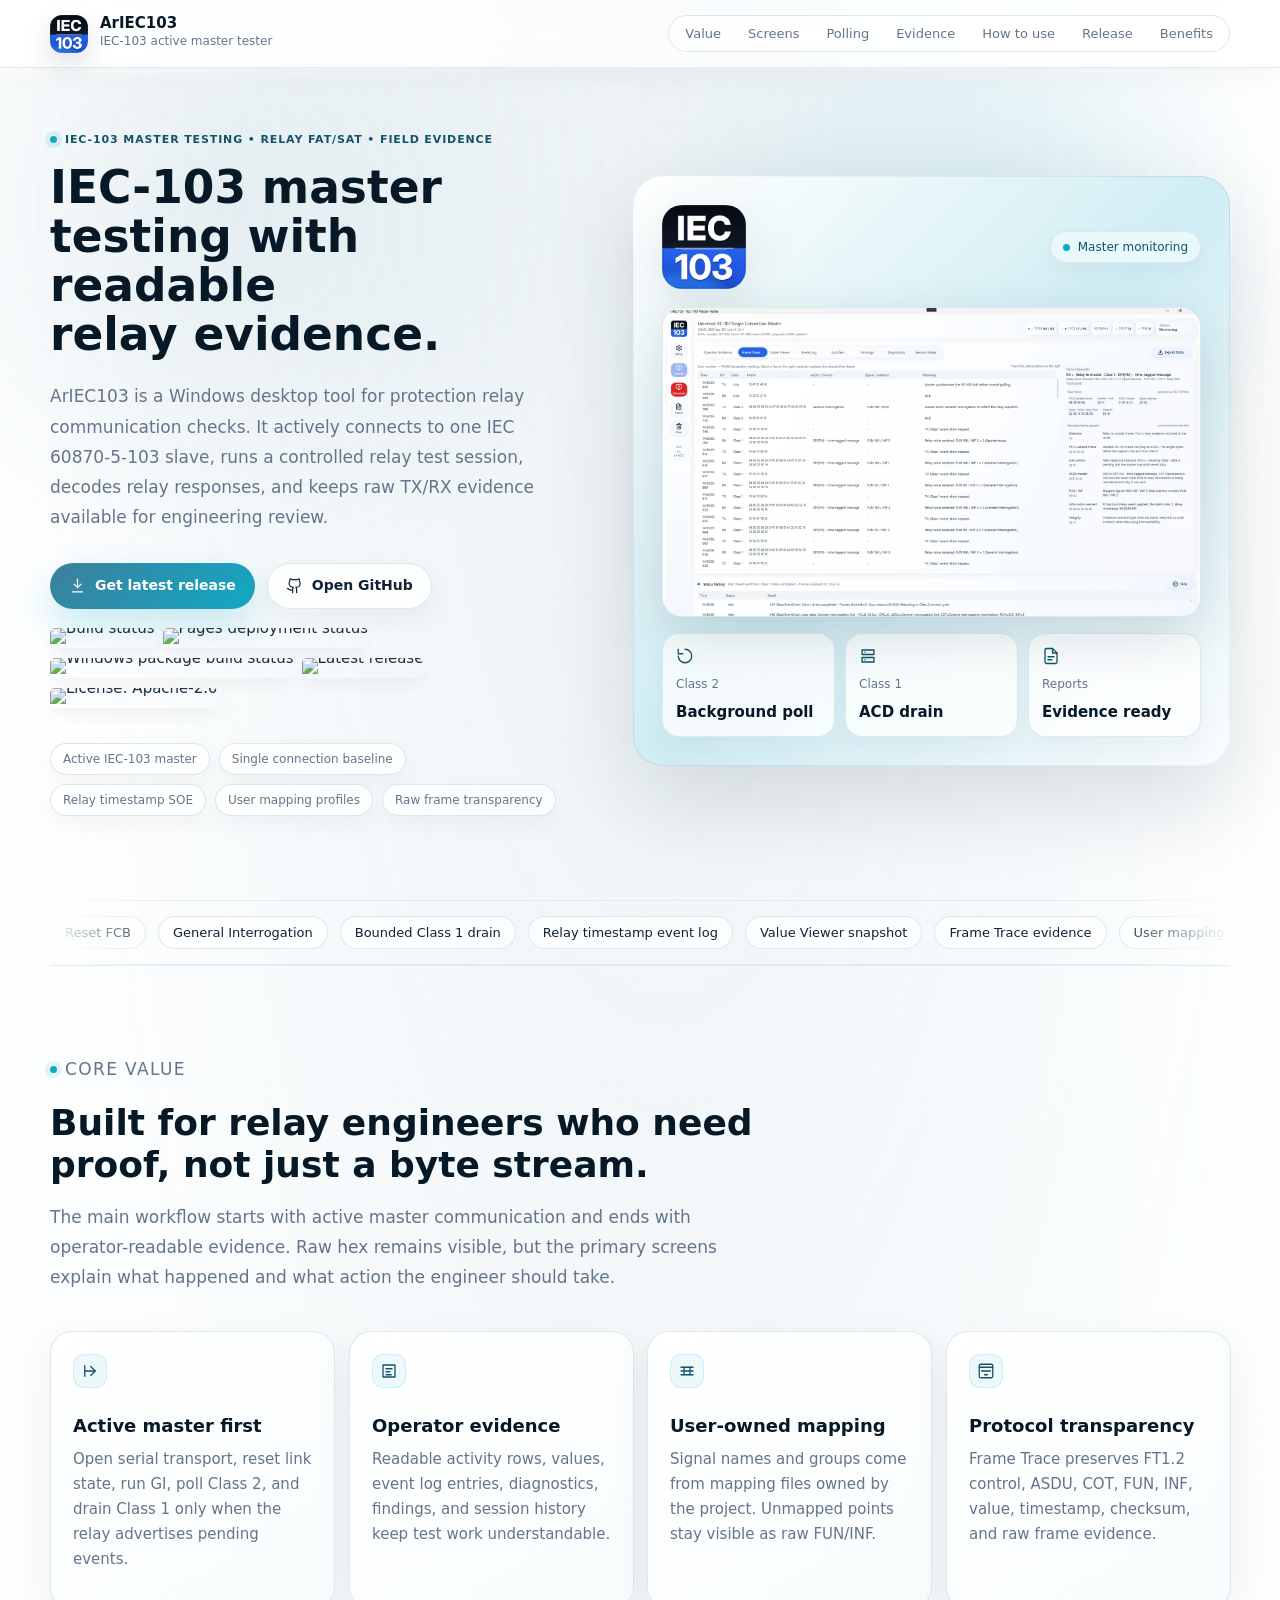
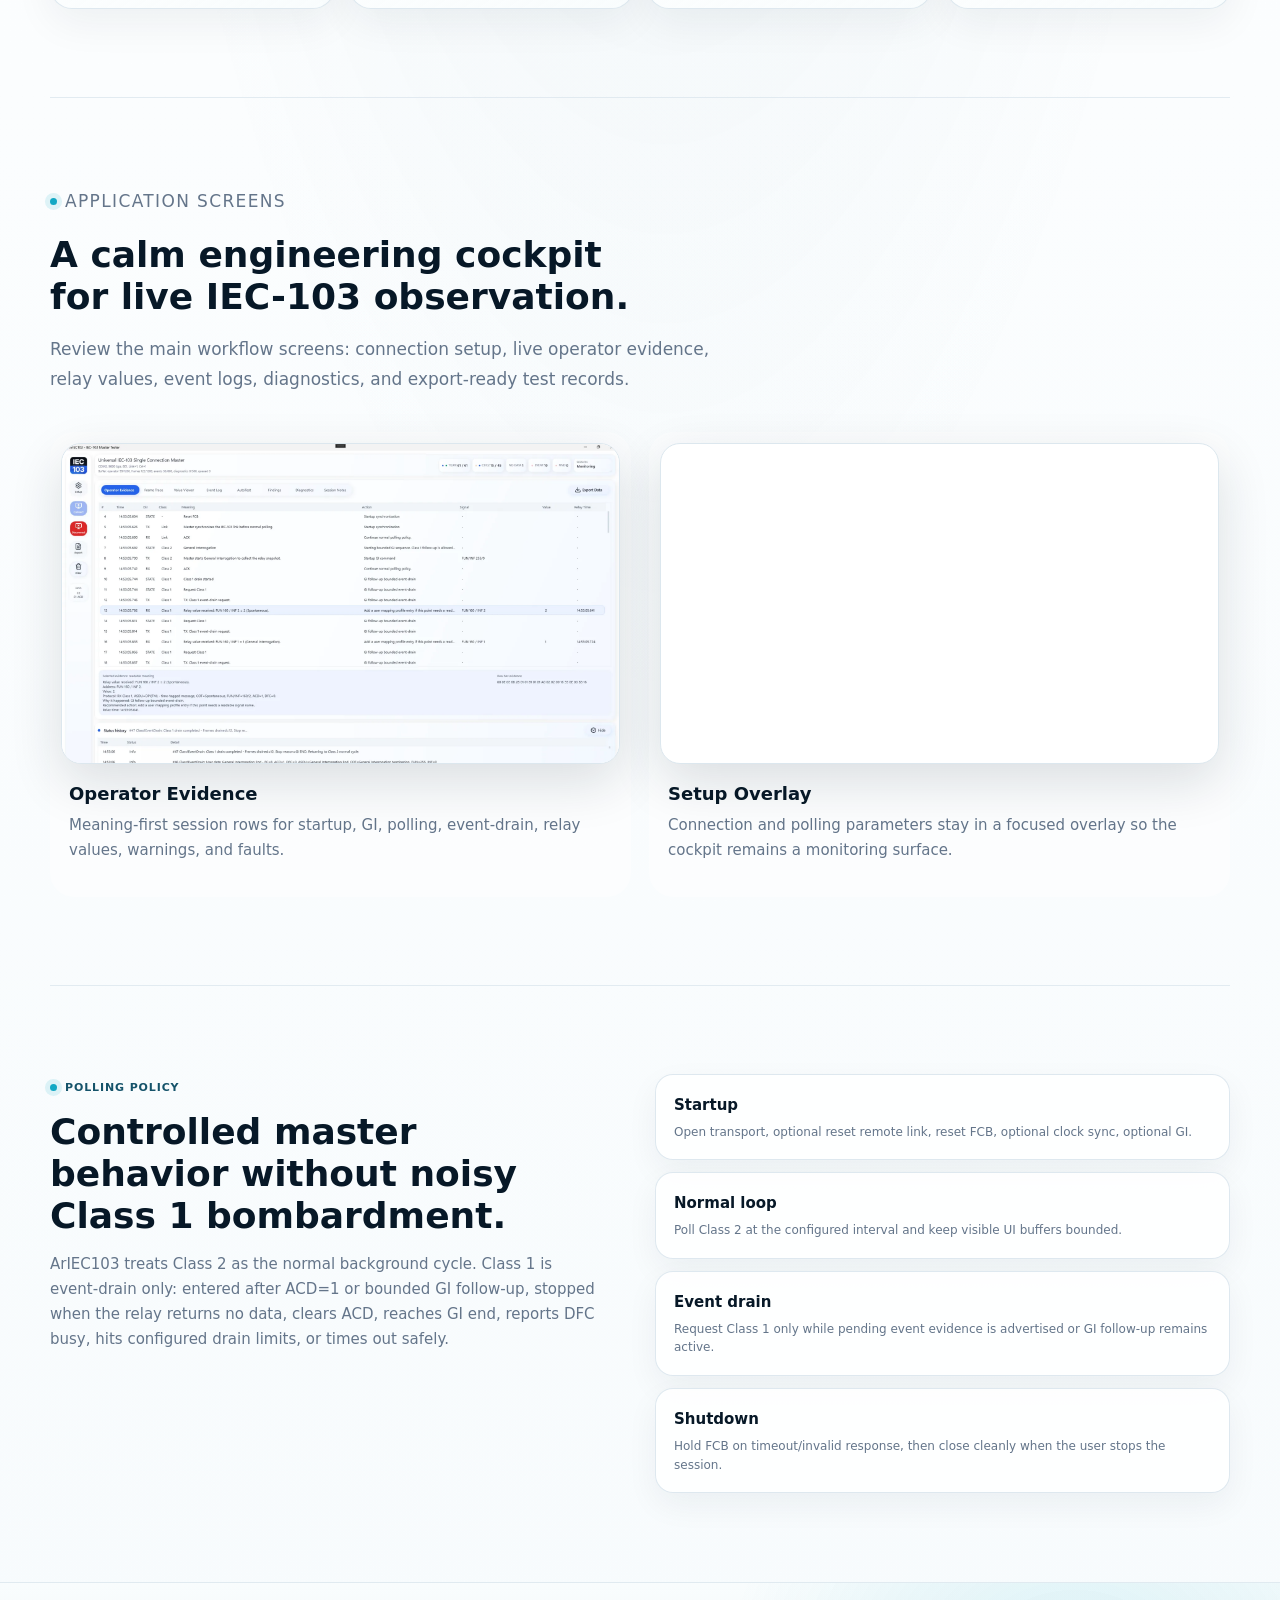
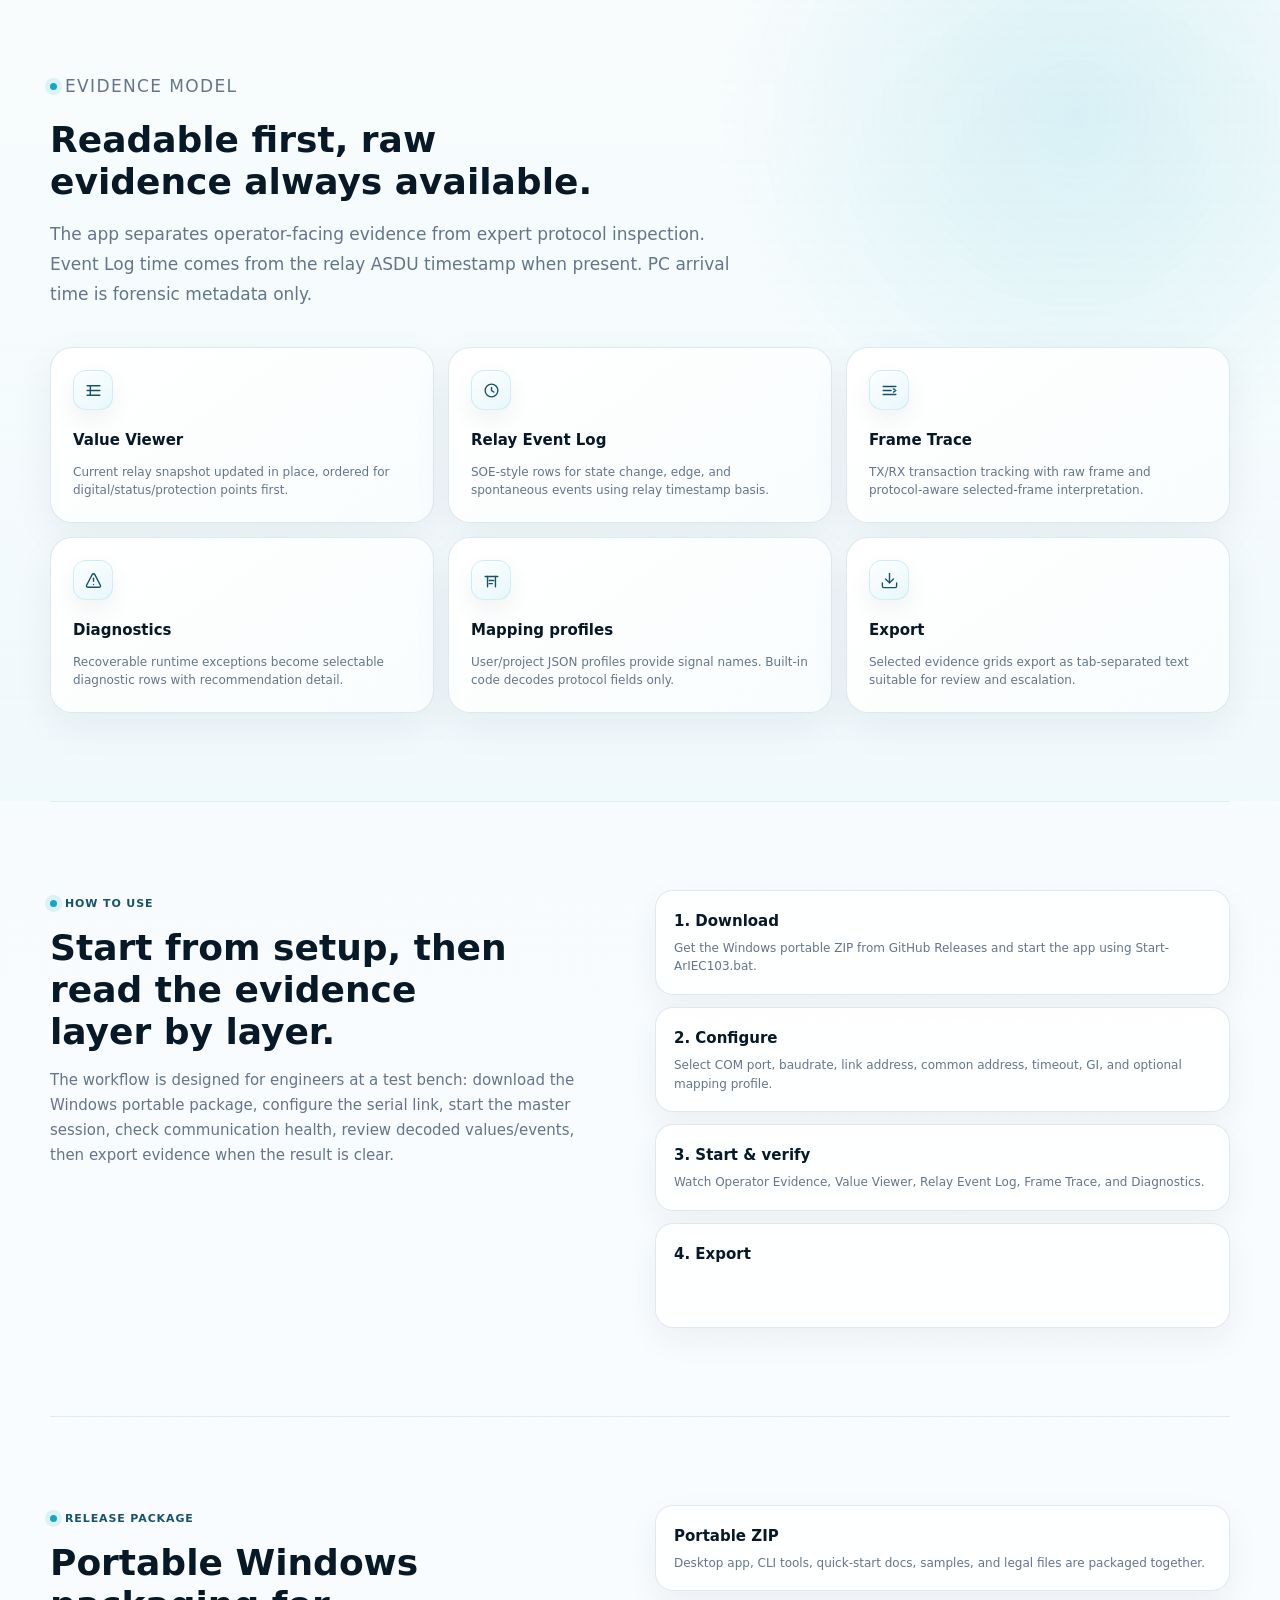
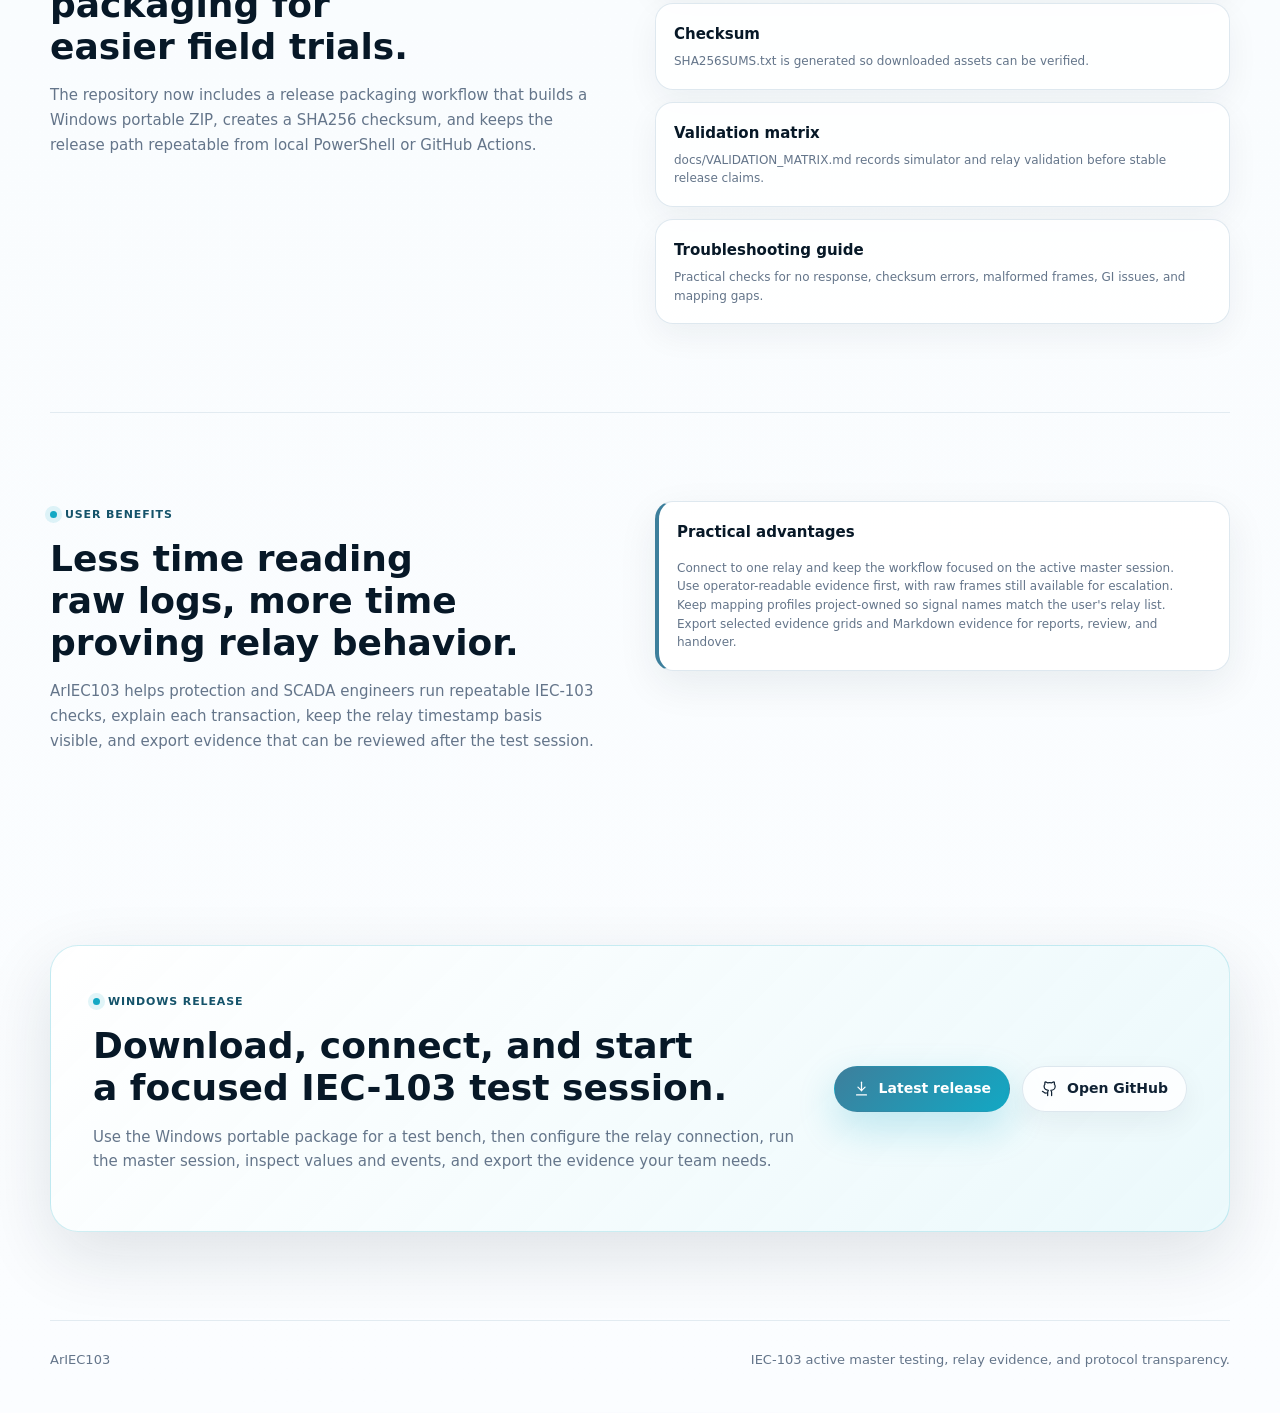
==== index.html @ a43e7a9b "GitHub Action baru untuk release package" ====
<!doctype html>
<html lang="en">
<head>
  <meta charset="utf-8" />
  <meta name="viewport" content="width=device-width, initial-scale=1" />
  <meta http-equiv="refresh" content="0; url=landing/" />
  <title>ArIEC103</title>
  <style>
    :root { color-scheme: light; font-family: Inter, ui-sans-serif, system-ui, -apple-system, BlinkMacSystemFont, "Segoe UI", sans-serif; }
    body { min-height: 100vh; display: grid; place-items: center; margin: 0; background: #f6f8fb; color: #142033; }
    main { width: min(520px, calc(100vw - 40px)); padding: 32px; border: 1px solid #dce4ef; border-radius: 24px; background: white; box-shadow: 0 24px 80px rgba(21, 35, 54, 0.10); }
    h1 { margin: 0 0 8px; font-size: 26px; line-height: 1.2; font-weight: 650; }
    p { margin: 0 0 18px; line-height: 1.6; color: #5b687a; }
    a { color: #2563eb; text-decoration: none; font-weight: 650; }
  </style>
  <script>
    window.location.replace('landing/');
  </script>
</head>
<body>
  <main>
    <h1>Opening ArIEC103</h1>
    <p>The landing page is located in the <strong>landing</strong> folder.</p>
    <a href="landing/">Open landing page</a>
  </main>
</body>
</html>
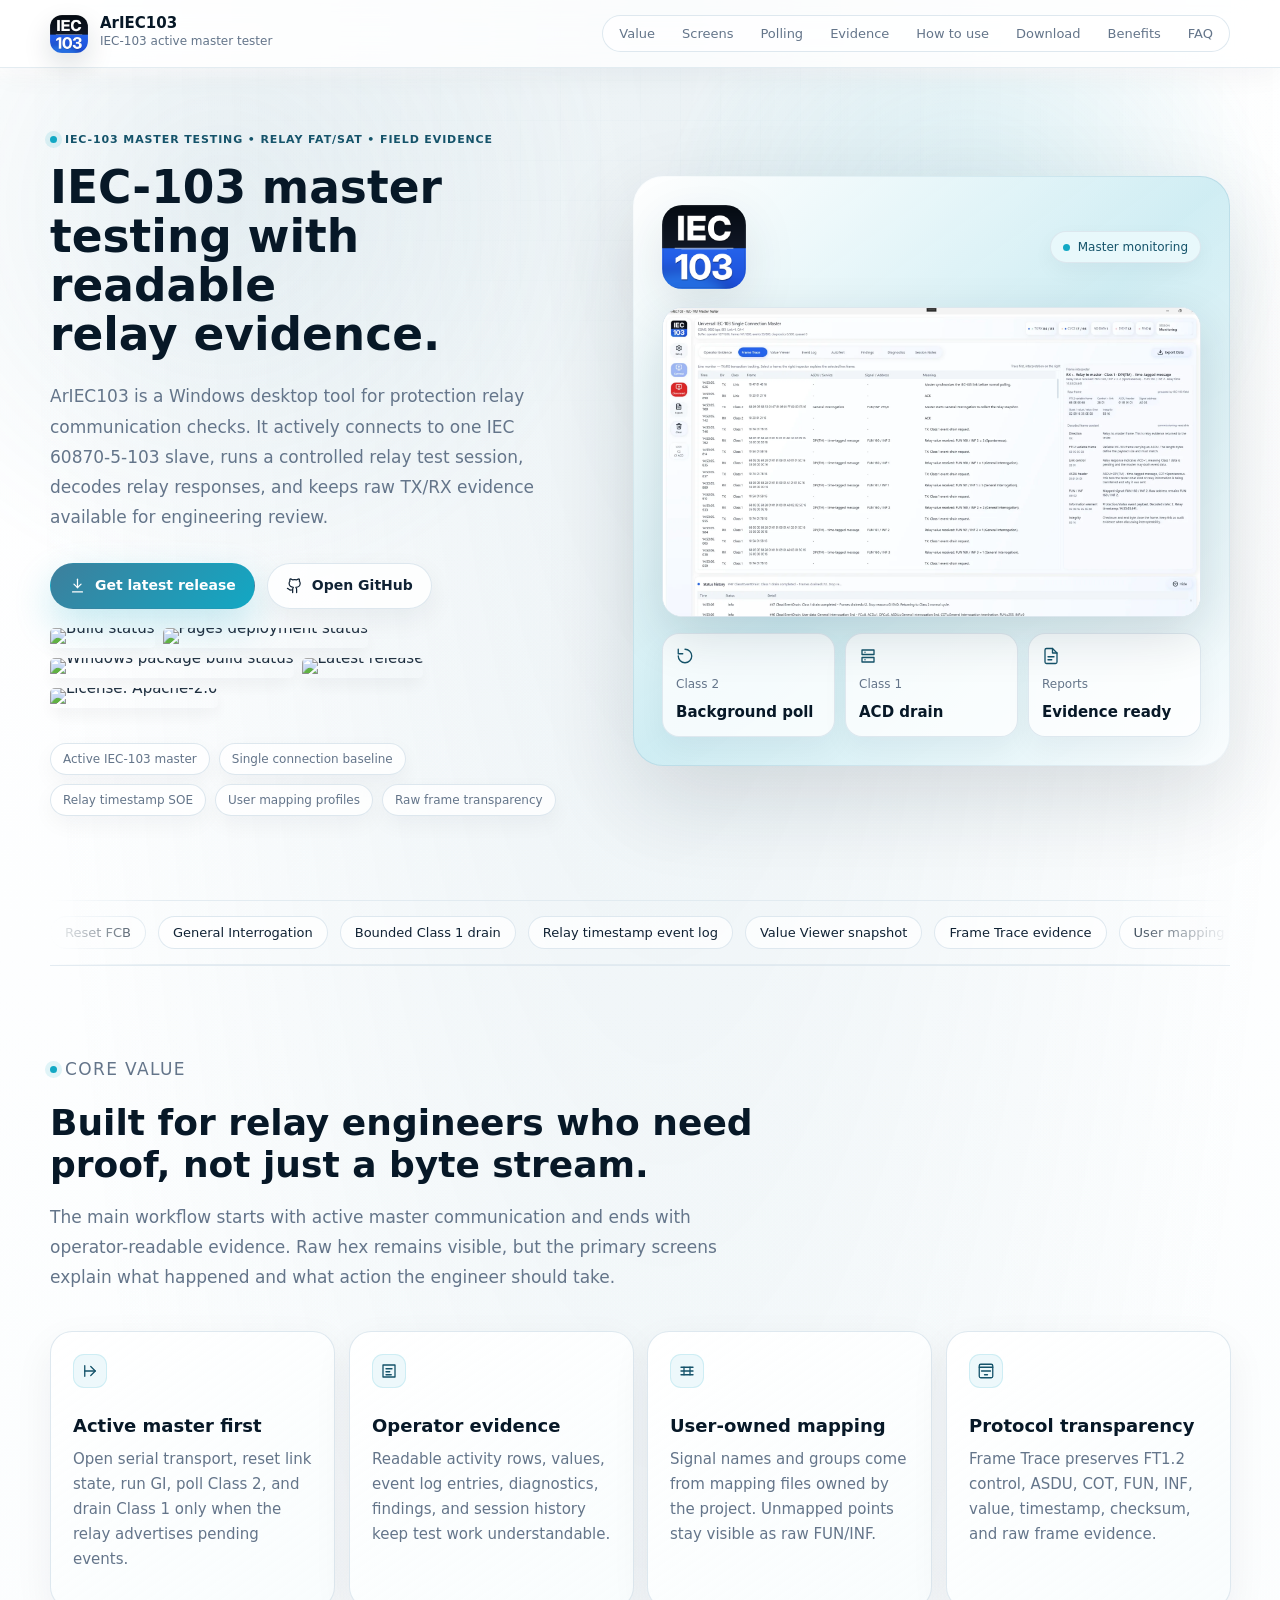
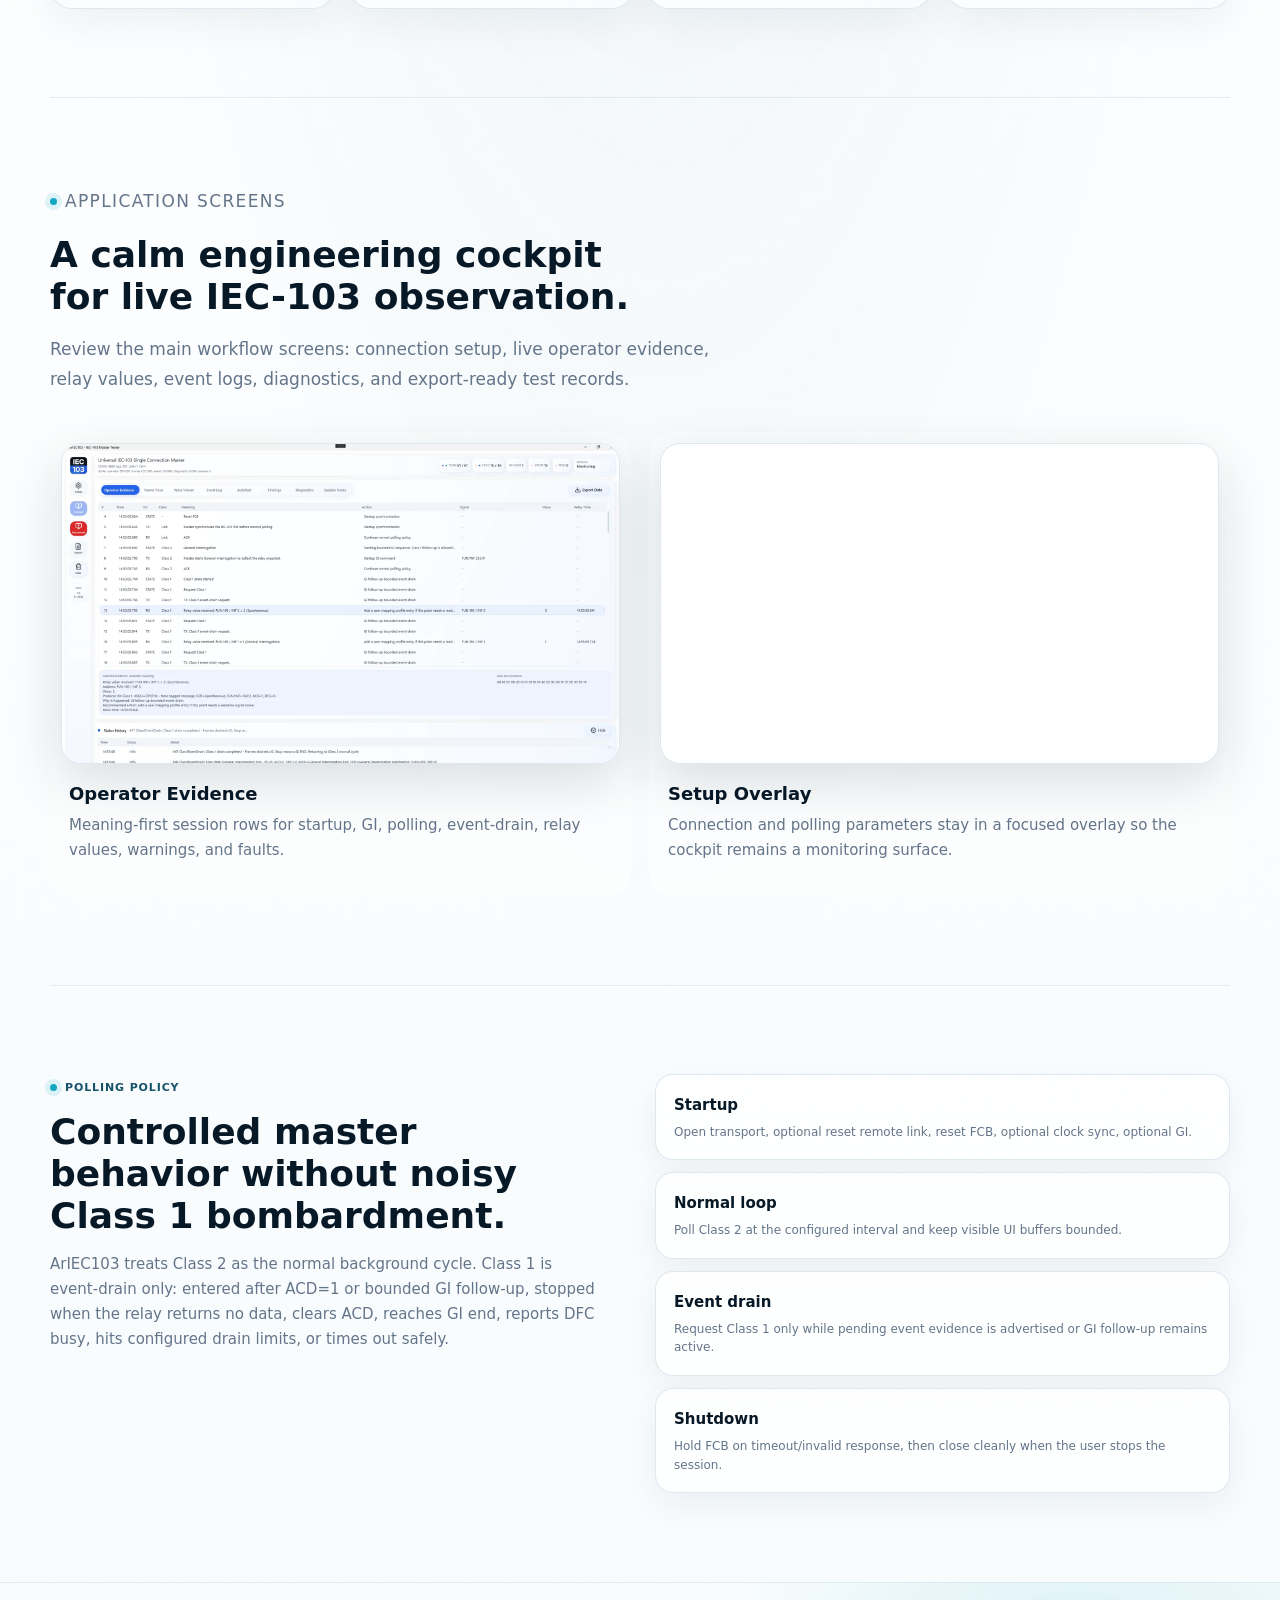
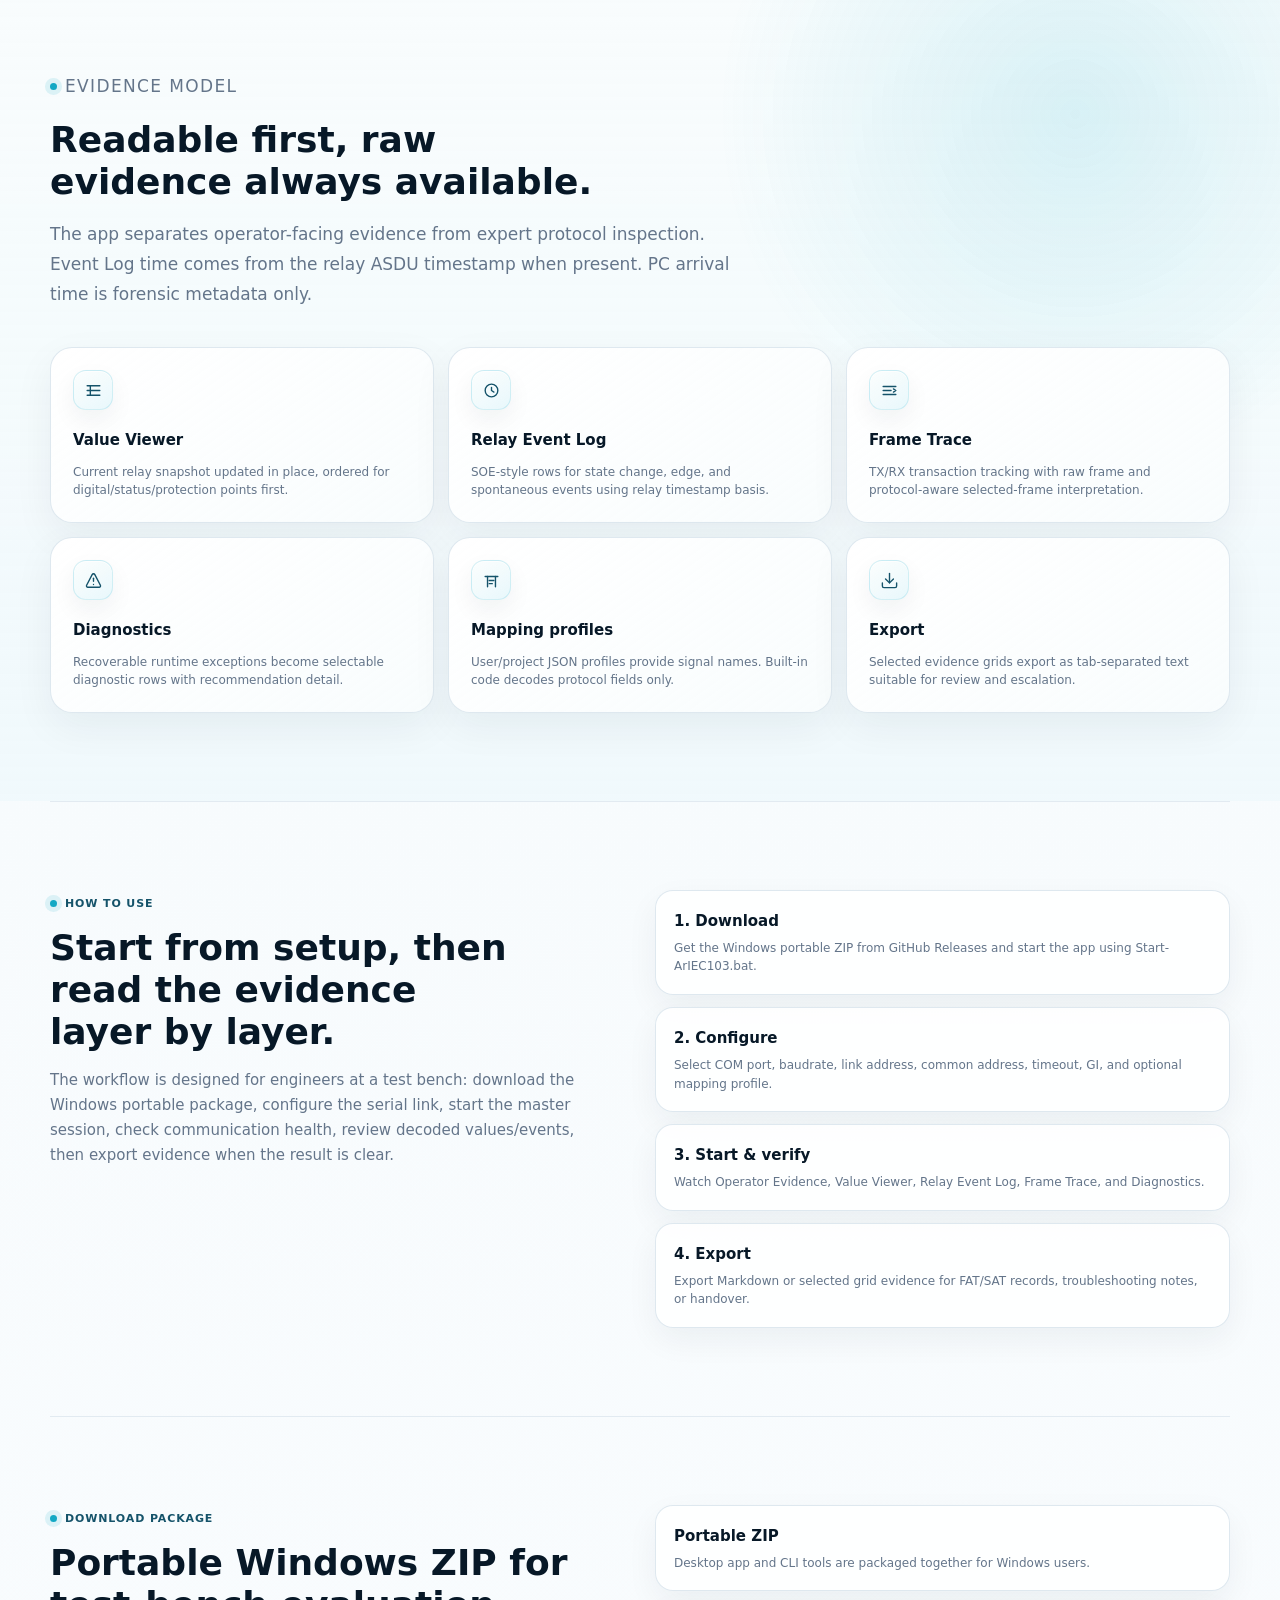
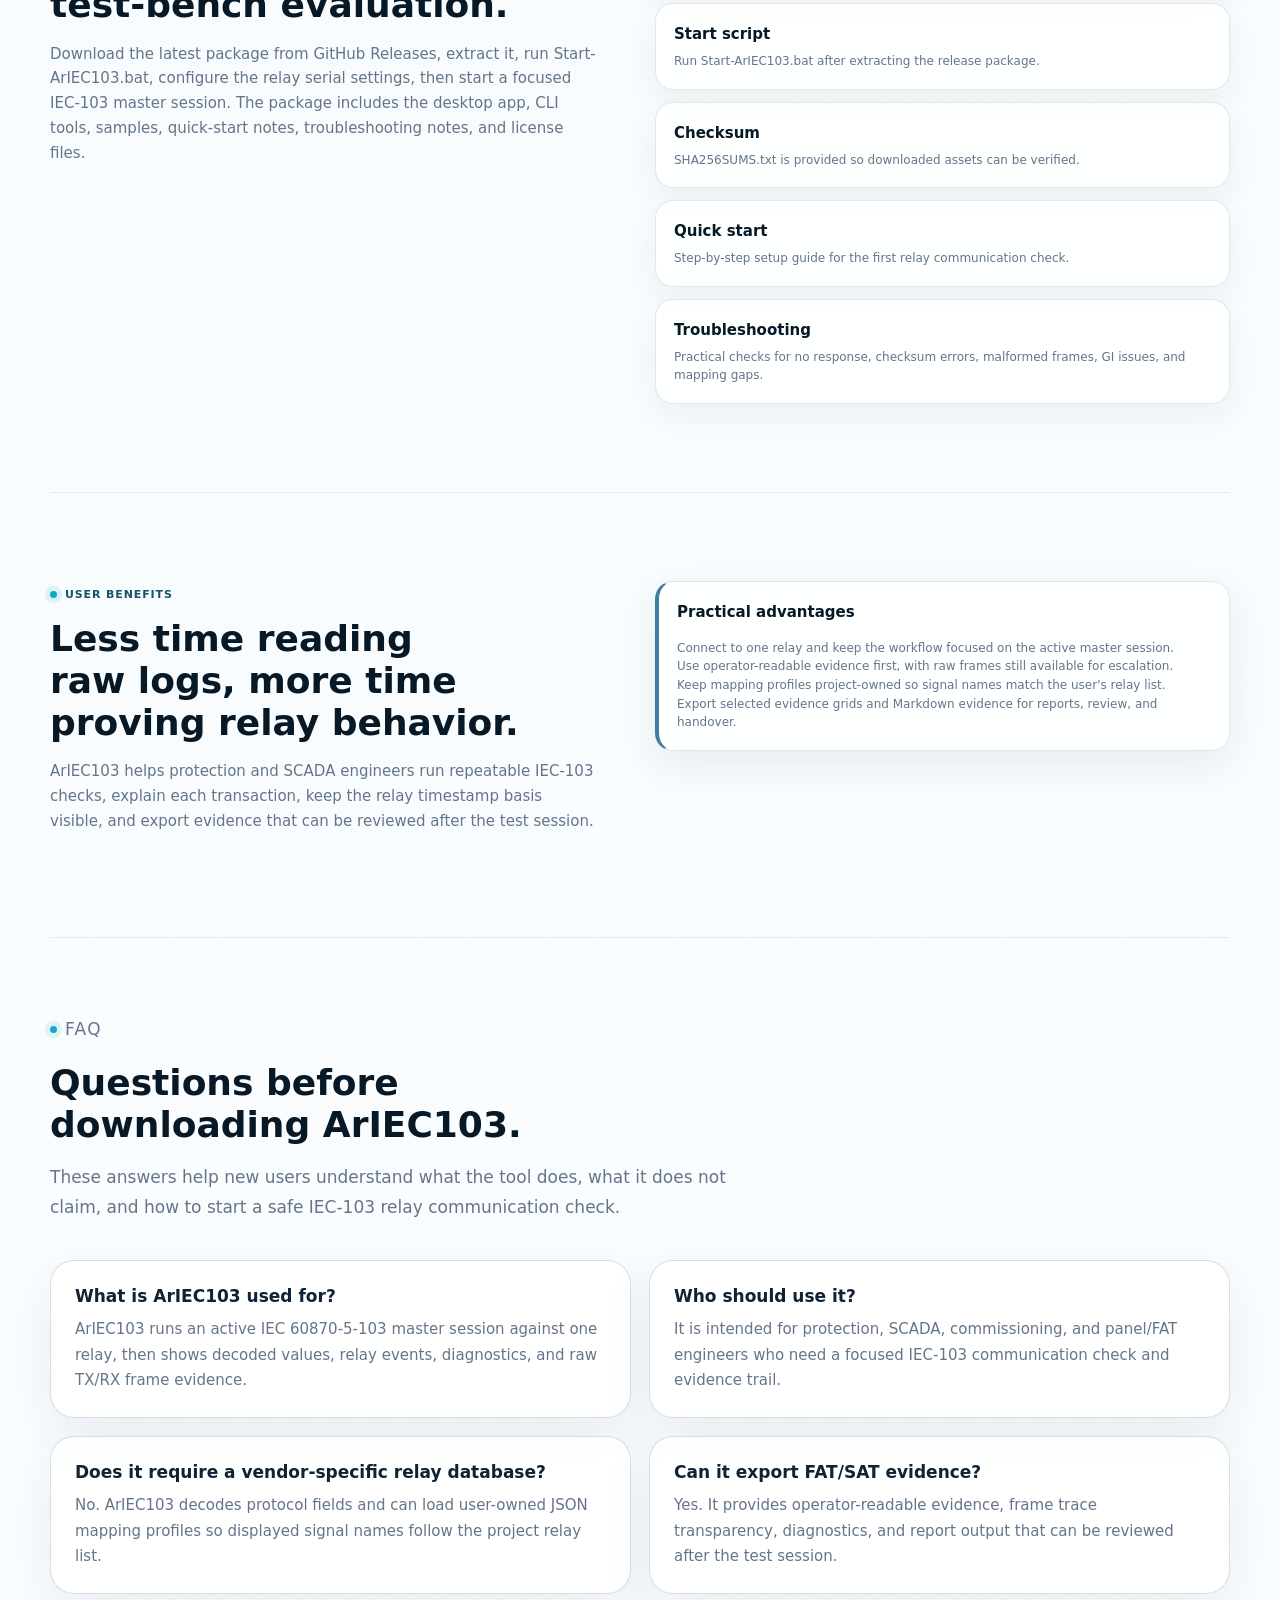
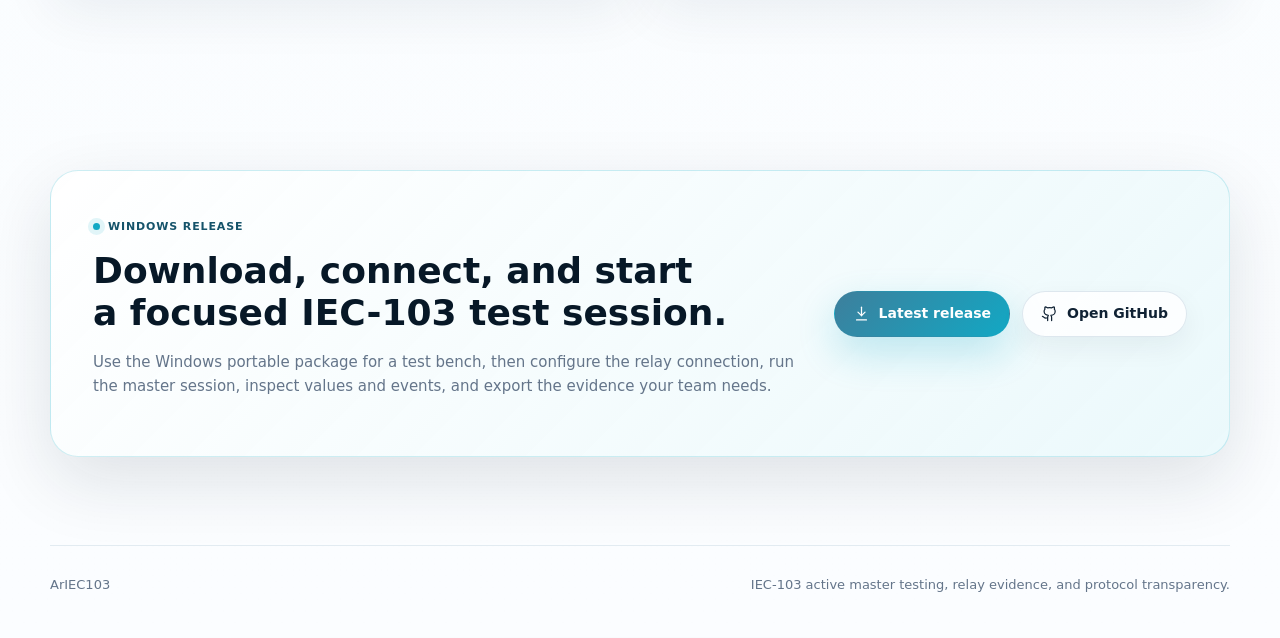
==== commit 42d5dd80: "SEO Optimizing" ====
--- a/index.html
+++ b/index.html
@@ -4,23 +4,24 @@
   <meta charset="utf-8" />
   <meta name="viewport" content="width=device-width, initial-scale=1" />
   <meta http-equiv="refresh" content="0; url=landing/" />
-  <title>ArIEC103</title>
+  <title>ArIEC103 | IEC 60870-5-103 Master Tester</title>
+  <meta name="description" content="Windows IEC 60870-5-103 master tester and analyzer for protection relay FAT/SAT evidence, event logs, mapping profiles, and raw frame trace." />
+  <meta name="robots" content="index, follow, max-image-preview:large" />
+  <link rel="canonical" href="https://masarray.github.io/ARIEC103/" />
+  <script>window.location.replace('landing/');</script>
   <style>
     :root { color-scheme: light; font-family: Inter, ui-sans-serif, system-ui, -apple-system, BlinkMacSystemFont, "Segoe UI", sans-serif; }
     body { min-height: 100vh; display: grid; place-items: center; margin: 0; background: #f6f8fb; color: #142033; }
-    main { width: min(520px, calc(100vw - 40px)); padding: 32px; border: 1px solid #dce4ef; border-radius: 24px; background: white; box-shadow: 0 24px 80px rgba(21, 35, 54, 0.10); }
+    main { width: min(560px, calc(100vw - 40px)); padding: 32px; border: 1px solid #dce4ef; border-radius: 24px; background: white; box-shadow: 0 24px 80px rgba(21, 35, 54, 0.10); }
     h1 { margin: 0 0 8px; font-size: 26px; line-height: 1.2; font-weight: 650; }
     p { margin: 0 0 18px; line-height: 1.6; color: #5b687a; }
     a { color: #2563eb; text-decoration: none; font-weight: 650; }
   </style>
-  <script>
-    window.location.replace('landing/');
-  </script>
 </head>
 <body>
   <main>
     <h1>Opening ArIEC103</h1>
-    <p>The landing page is located in the <strong>landing</strong> folder.</p>
+    <p>ArIEC103 is an IEC 60870-5-103 master tester and analyzer for protection relay communication evidence.</p>
     <a href="landing/">Open landing page</a>
   </main>
 </body>
